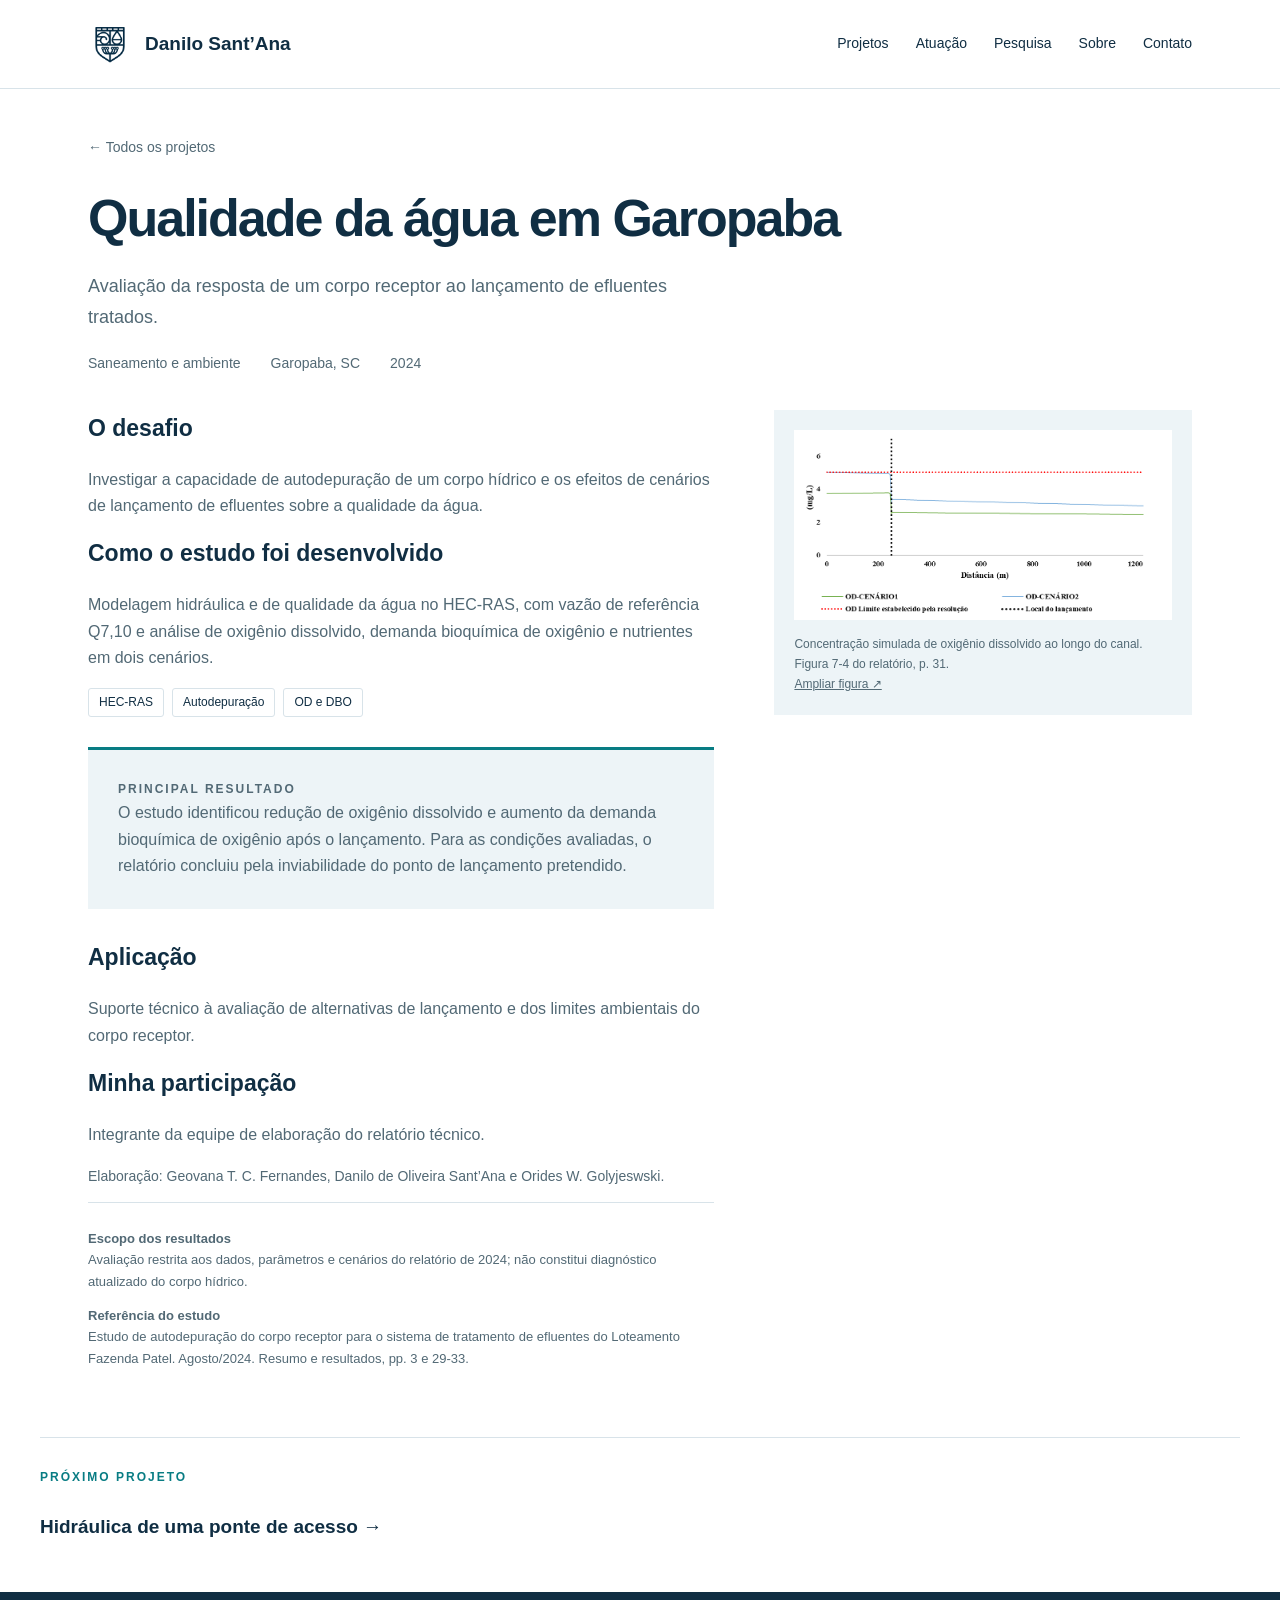
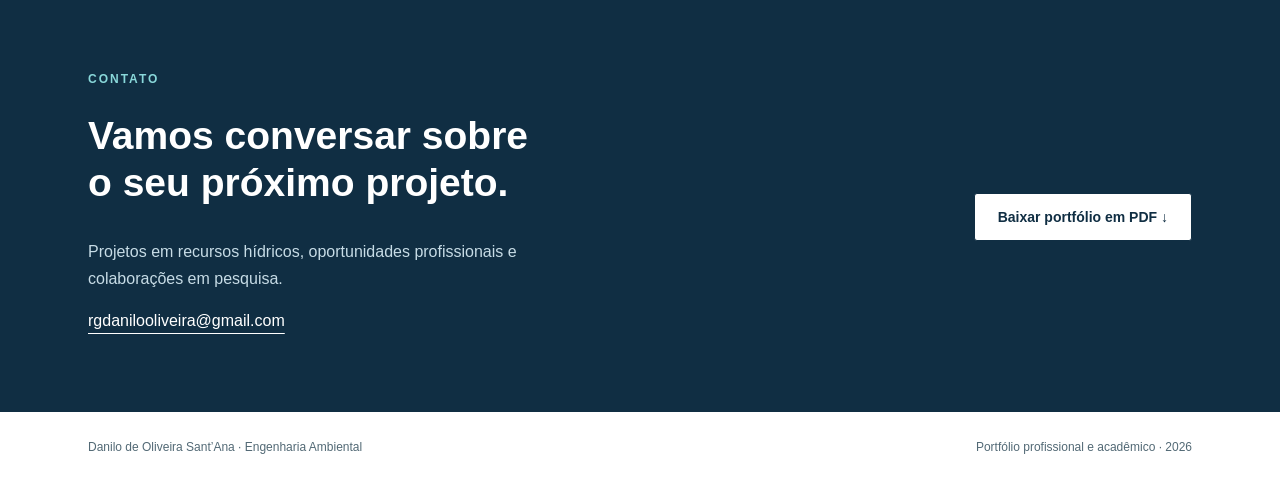
==== autodepuracao.html @ 83ad3719 "Publica portfólio profissional" ====
<!doctype html><html lang="pt-BR"><head><meta charset="utf-8"><meta name="viewport" content="width=device-width,initial-scale=1"><title>Qualidade da água em Garopaba | Danilo Sant’Ana</title><meta name="description" content="Avaliação da resposta de um corpo receptor ao lançamento de efluentes tratados."><meta name="theme-color" content="#102e43"><link rel="icon" type="image/png" href="assets/simbolo-ambiental-v1.png"><link rel="stylesheet" href="style.css"><script src="site.js" defer></script></head><body><a class="skip" href="#conteudo">Ir para o conteúdo</a><header><div class="wrap nav"><a class="brand" href="index.html"><span class="brand-symbol"><img src="assets/simbolo-ambiental-v1.png" alt=""></span>Danilo Sant’Ana</a><button class="menu" aria-controls="menu-principal" aria-expanded="false">Menu</button><nav class="navlinks" id="menu-principal" aria-label="Navegação principal"><a href="index.html#projetos">Projetos</a><a href="index.html#atuacao">Atuação</a><a href="index.html#pesquisa">Pesquisa</a><a href="index.html#sobre">Sobre</a><a href="index.html#contato">Contato</a></nav></div></header><main id="conteudo"><div class="wrap detail-hero"><a class="back" href="index.html#projetos">← Todos os projetos</a><h1>Qualidade da água em Garopaba</h1><p class="lead">Avaliação da resposta de um corpo receptor ao lançamento de efluentes tratados.</p><div class="detail-meta"><span>Saneamento e ambiente</span><span>Garopaba, SC</span><span>2024</span></div></div><div class="wrap detail-layout"><article><h2>O desafio</h2><p>Investigar a capacidade de autodepuração de um corpo hídrico e os efeitos de cenários de lançamento de efluentes sobre a qualidade da água.</p><h2>Como o estudo foi desenvolvido</h2><p>Modelagem hidráulica e de qualidade da água no HEC-RAS, com vazão de referência Q7,10 e análise de oxigênio dissolvido, demanda bioquímica de oxigênio e nutrientes em dois cenários.</p><div class="tags"><span class="tag">HEC-RAS</span><span class="tag">Autodepuração</span><span class="tag">OD e DBO</span></div><div class="result"><p class="eyebrow">Principal resultado</p><p>O estudo identificou redução de oxigênio dissolvido e aumento da demanda bioquímica de oxigênio após o lançamento. Para as condições avaliadas, o relatório concluiu pela inviabilidade do ponto de lançamento pretendido.</p></div><h2>Aplicação</h2><p>Suporte técnico à avaliação de alternativas de lançamento e dos limites ambientais do corpo receptor.</p><h2>Minha participação</h2><p>Integrante da equipe de elaboração do relatório técnico.</p><p class="credit">Elaboração: Geovana T. C. Fernandes, Danilo de Oliveira Sant’Ana e Orides W. Golyjeswski.</p><div class="source"><b>Escopo dos resultados</b><p>Avaliação restrita aos dados, parâmetros e cenários do relatório de 2024; não constitui diagnóstico atualizado do corpo hídrico.</p><b>Referência do estudo</b><p class="source-name">Estudo de autodepuração do corpo receptor para o sistema de tratamento de efluentes do Loteamento Fazenda Patel. Agosto/2024. Resumo e resultados, pp. 3 e 29-33.</p></div></article><figure class="detail-figure"><a href="assets/autodepuracao.png" target="_blank" rel="noopener" aria-label="Abrir figura em tamanho completo"><img src="assets/autodepuracao.png" alt="Concentração simulada de oxigênio dissolvido ao longo do canal. Figura 7-4 do relatório, p. 31."></a><figcaption>Concentração simulada de oxigênio dissolvido ao longo do canal. Figura 7-4 do relatório, p. 31.<br><a href="assets/autodepuracao.png" target="_blank" rel="noopener">Ampliar figura ↗</a></figcaption></figure></div><div class="wrap next-project"><p class="eyebrow">Próximo projeto</p><a href="ponte.html">Hidráulica de uma ponte de acesso →</a></div><section class="contact" id="contato"><div class="wrap"><div><p class="eyebrow">Contato</p><h2>Vamos conversar sobre<br>o seu próximo projeto.</h2><p>Projetos em recursos hídricos, oportunidades profissionais e colaborações em pesquisa.</p><a href="mailto:rgdanilooliveira@gmail.com">rgdanilooliveira@gmail.com</a></div><div class="actions"><a class="button" href="portfolio-danilo-santana.pdf" download>Baixar portfólio em PDF ↓</a></div></div></section></main><footer><div class="wrap"><span>Danilo de Oliveira Sant’Ana · Engenharia Ambiental</span><span>Portfólio profissional e acadêmico · 2026</span></div></footer></body></html>
---- style.css ----
:root{--ink:#102e43;--muted:#526975;--blue:#123e59;--teal:#087c83;--line:#d8e3e9;--pale:#edf4f7;--white:#fff}*{box-sizing:border-box}html{scroll-behavior:smooth;scroll-padding-top:95px}body{margin:0;color:var(--ink);background:#fff;font:16px/1.65 Portfolio,'Segoe UI',sans-serif}a{color:inherit}img{max-width:100%;display:block}button{font:inherit}.wrap{max-width:1200px;margin:auto;padding:0 48px}header{background:#fff;border-bottom:1px solid var(--line);position:sticky;top:0;z-index:5}.nav{min-height:88px;display:flex;align-items:center;justify-content:space-between;gap:25px}.brand{text-decoration:none;font-size:19px;font-weight:700;display:flex;gap:13px;align-items:center}.monogram{display:grid;place-items:center;width:42px;height:42px;background:var(--ink);color:white;font-size:16px;border-radius:50%}.navlinks{display:flex;gap:27px;align-items:center}.navlinks a{text-decoration:none;font-size:14px}.navlinks a:hover{text-decoration:underline;text-underline-offset:7px}.menu{display:none}.eyebrow{text-transform:uppercase;letter-spacing:2px;font-size:12px;font-weight:700;color:var(--teal);margin:0 0 23px}.hero{display:grid;grid-template-columns:1.1fr .9fr;gap:60px;align-items:center;padding-top:70px;padding-bottom:60px}h1,h2,h3,p{margin-top:0}h1{font-size:clamp(40px,4.5vw,64px);line-height:1.08;letter-spacing:-2px;font-weight:700;margin-bottom:24px}h1 em{font-style:normal;color:var(--teal)}.lead{font-size:18px;line-height:1.75;color:var(--muted);max-width:590px}.actions{display:flex;gap:14px;flex-wrap:wrap;margin-top:30px}.button{display:inline-flex;align-items:center;justify-content:center;min-height:48px;padding:11px 23px;background:var(--ink);color:white;text-decoration:none;font-size:14px;font-weight:700;border:1px solid var(--ink);border-radius:3px}.button:hover{background:var(--teal);border-color:var(--teal)}.button.secondary{background:transparent;color:var(--ink);border-color:var(--line)}.hero-map{margin:0;background:var(--pale);padding:15px;position:relative}.hero-map img{width:100%;aspect-ratio:1.12;object-fit:cover;object-position:center}.hero-map figcaption{font-size:12px;color:var(--muted);padding-top:12px;display:flex;justify-content:space-between;gap:12px}.strip{border-top:1px solid var(--line);border-bottom:1px solid var(--line);padding:18px 0}.strip .wrap{display:flex;gap:30px;justify-content:space-between;font-size:13px;color:var(--muted)}section{padding:78px 0}.section-head{display:flex;justify-content:space-between;align-items:end;gap:40px;margin-bottom:34px}.section-head h2{font-size:36px;line-height:1.2;letter-spacing:-1px;margin-bottom:0}.section-head p{max-width:360px;color:var(--muted);font-size:15px;margin:0}.projects{display:grid;grid-template-columns:repeat(3,1fr);gap:30px}.project{display:block;text-decoration:none;border-bottom:1px solid var(--line);padding-bottom:20px}.project img{width:100%;height:215px;object-fit:contain;background:var(--pale);padding:13px;transition:transform .2s}.project:hover img{transform:translateY(-4px)}.project .type{font-size:11px;text-transform:uppercase;letter-spacing:1px;color:var(--teal);font-weight:700;margin:20px 0 9px}.project h3{font-size:22px;line-height:1.3;margin-bottom:12px}.project p{font-size:14px;color:var(--muted);margin-bottom:18px}.project .more{font-size:14px;font-weight:700}.soft{background:var(--pale)}.skills{display:grid;grid-template-columns:repeat(3,1fr);gap:40px}.skill{border-top:2px solid var(--teal);padding-top:22px}.skill .num{font-size:12px;color:var(--teal)}.skill h3{font-size:23px;line-height:1.25;margin:17px 0}.skill p{color:var(--muted);font-size:15px}.tags{display:flex;gap:8px;flex-wrap:wrap}.tag{font-size:12px;border:1px solid var(--line);padding:4px 10px;border-radius:3px}.about{display:grid;grid-template-columns:.8fr 1.2fr;gap:80px}.about h2{font-size:40px;line-height:1.2;letter-spacing:-1px}.about p{color:var(--muted)}.facts{display:grid;grid-template-columns:1fr 1fr;gap:25px;margin-top:28px}.facts div{border-top:1px solid var(--line);padding-top:16px}.facts b{display:block;font-size:16px}.facts span{font-size:13px;color:var(--muted)}.research-list{border-top:1px solid var(--line)}.research-item{display:grid;grid-template-columns:110px 1fr auto;gap:25px;padding:24px 0;border-bottom:1px solid var(--line)}.research-item small{color:var(--teal);font-size:12px}.research-item h3{font-size:18px;margin-bottom:5px}.research-item p{font-size:14px;color:var(--muted);margin:0}.research-item a{align-self:center;font-size:14px}.contact{background:var(--ink);color:white}.contact .wrap{display:flex;justify-content:space-between;align-items:center;gap:40px}.contact .eyebrow{color:#89d8da}.contact h2{font-size:39px;line-height:1.2;max-width:520px}.contact p{color:#c7dce6;max-width:510px}.contact a{color:#fff;text-underline-offset:7px;overflow-wrap:anywhere}.contact .button{background:white;color:var(--ink)}footer{padding:26px 0;font-size:12px;color:var(--muted)}footer .wrap{display:flex;justify-content:space-between;gap:20px}.skip{position:fixed;top:-100px;left:16px;z-index:10;background:white;padding:12px}.skip:focus{top:10px}:focus-visible{outline:3px solid #0b9299;outline-offset:5px}.detail-hero{padding-top:45px;padding-bottom:35px}.back{font-size:14px;text-decoration:none;color:var(--muted)}.detail-hero h1{max-width:900px;font-size:52px;margin-top:30px}.detail-meta{display:flex;gap:30px;color:var(--muted);font-size:14px}.detail-layout{display:grid;grid-template-columns:1.2fr .8fr;gap:60px;padding-bottom:55px}.detail-layout h2{font-size:23px}.detail-layout p{color:var(--muted)}.result{background:var(--pale);padding:30px;border-top:3px solid var(--teal);margin:30px 0}.result p{margin-bottom:0}.detail-figure{margin:0;background:var(--pale);padding:20px;align-self:start}.detail-figure img{width:100%;max-height:620px;object-fit:contain}.detail-figure figcaption{font-size:12px;margin-top:15px;color:var(--muted)}.source{font-size:13px;color:var(--muted);border-top:1px solid var(--line);padding-top:25px}.credit{font-size:14px}.next-project{border-top:1px solid var(--line);padding:30px 0 50px}.next-project a{font-size:19px;font-weight:700;text-decoration:none}.source-name{overflow-wrap:anywhere}
@media(max-width:900px){.wrap{padding:0 28px}.hero{gap:30px}.projects{grid-template-columns:repeat(2,1fr)}.skills{gap:24px}.about{gap:35px}.navlinks{gap:16px}.detail-layout{gap:30px}.contact h2{font-size:31px}}@media(max-width:680px){.wrap{padding-left:22px;padding-right:22px}.nav{min-height:74px}.brand{font-size:16px}.menu{display:block;border:1px solid var(--line);padding:7px 12px;background:white;color:var(--ink);font-size:14px}.navlinks{display:none;position:absolute;top:74px;left:0;right:0;background:white;padding:24px;box-shadow:0 10px 15px #102e4310;flex-direction:column;align-items:start}.navlinks.open{display:flex}.hero{grid-template-columns:1fr;padding-top:45px;padding-bottom:35px;gap:34px}h1{font-size:43px;letter-spacing:-1.5px}.lead{font-size:17px}.hero-map img{aspect-ratio:1.6}.strip .wrap{flex-wrap:wrap;gap:8px 20px;font-size:12px}section{padding:50px 0}.section-head{display:block}.section-head h2{font-size:31px;margin-bottom:16px}.projects,.skills,.about,.detail-layout{grid-template-columns:1fr}.projects{gap:28px}.project img{height:240px}.skills{gap:28px}.about{gap:12px}.about h2{font-size:33px}.research-item{grid-template-columns:1fr;gap:7px}.research-item a{justify-self:start}.contact .wrap{display:block}.contact .actions{margin-top:25px}footer .wrap{display:block}.detail-hero h1{font-size:39px}.detail-meta{gap:10px;flex-wrap:wrap}.detail-layout{gap:20px}.facts{grid-template-columns:1fr}.detail-figure{order:-1}.detail-figure img{max-height:480px}}@media(prefers-reduced-motion:reduce){html{scroll-behavior:auto}*{transition:none!important}}

.brand-symbol{display:grid;place-items:center;width:44px;height:44px}.brand-symbol img{width:42px;height:42px;object-fit:contain}.hero-symbol{margin:0;min-height:430px;background:linear-gradient(145deg,#edf4f7,#e1eef2);display:grid;place-items:center;padding:48px;position:relative;overflow:hidden}.hero-symbol:after{content:"";position:absolute;width:190px;height:190px;border:1px solid #087c8330;border-radius:50%}.hero-symbol img{width:min(290px,78%);height:auto;position:relative;z-index:1;filter:drop-shadow(0 18px 20px #102e4320)}@media(max-width:680px){.hero-symbol{min-height:330px;padding:38px}.hero-symbol img{width:min(230px,76%)}}
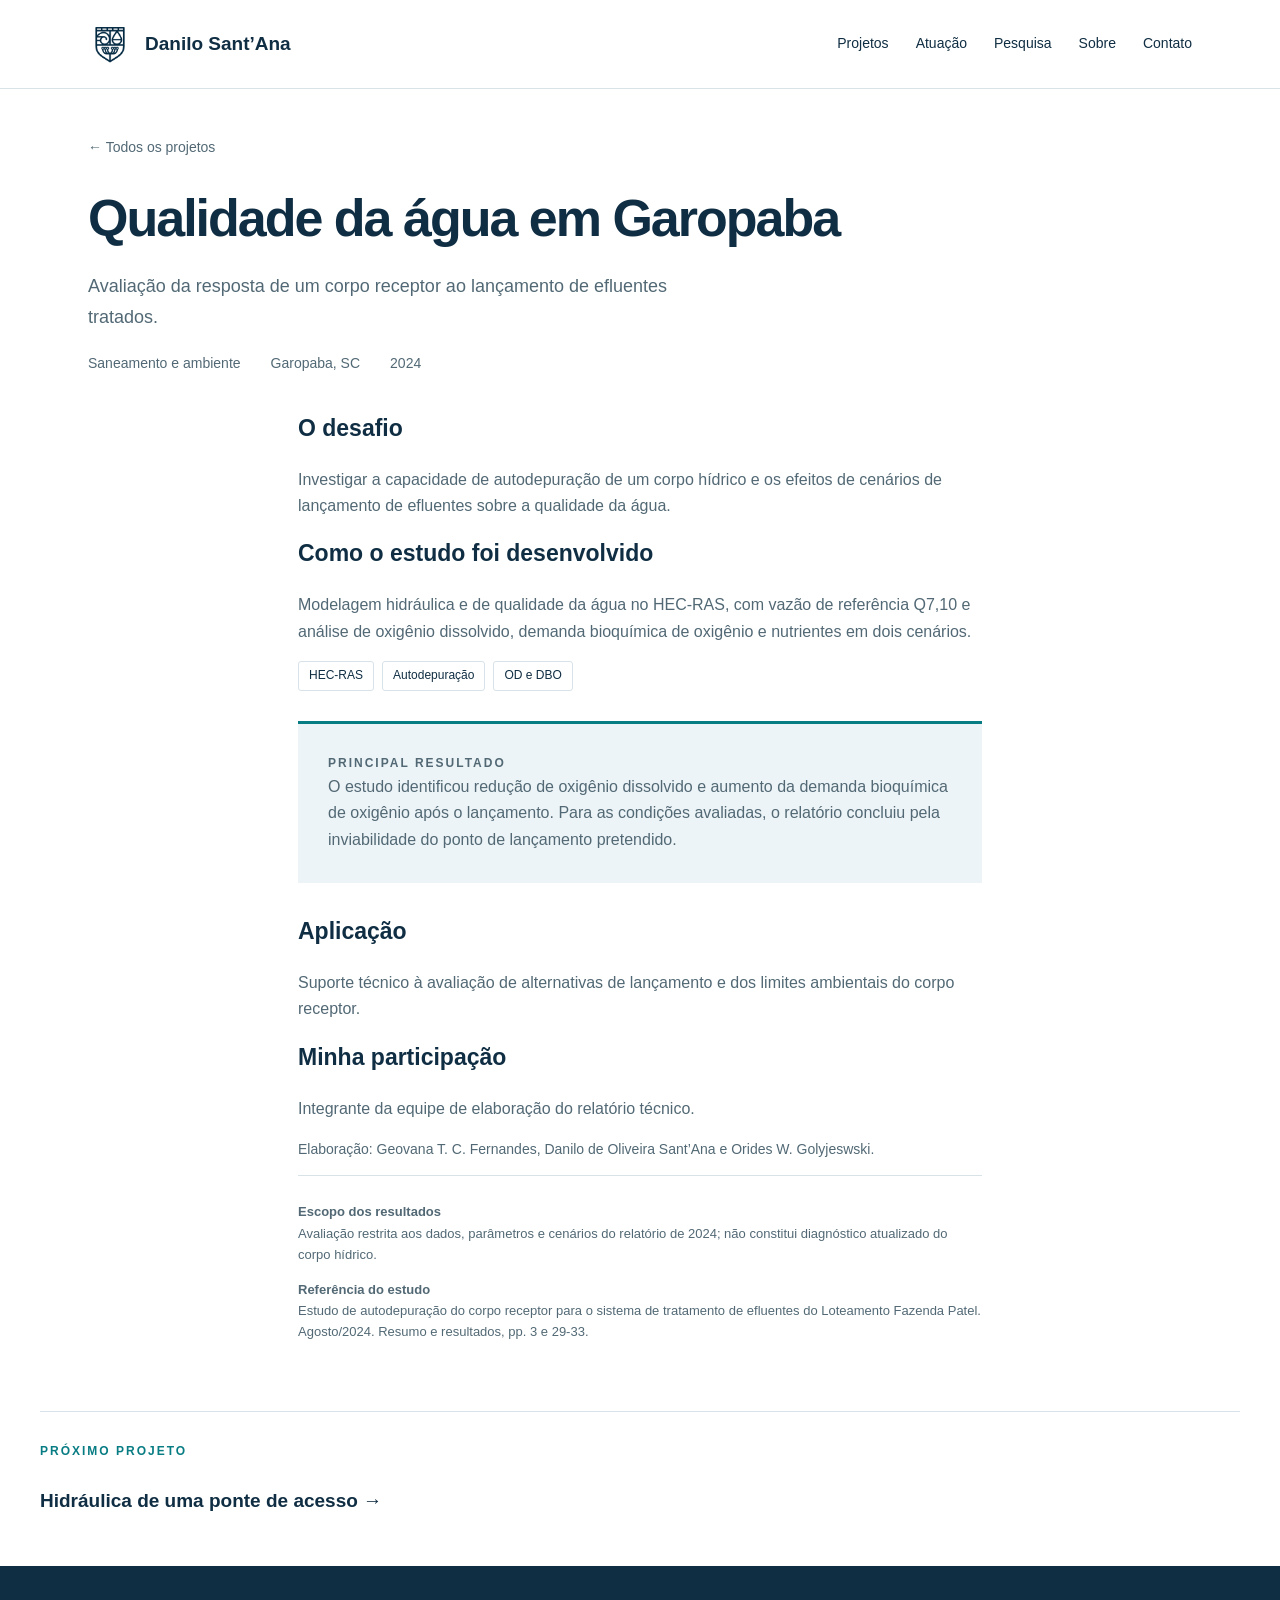
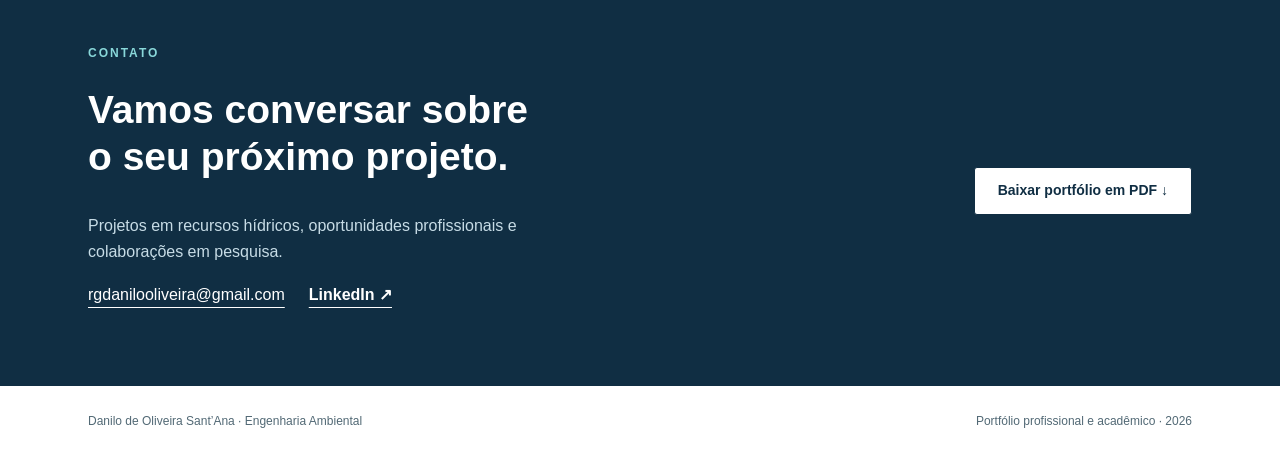
==== commit ab943862: "Adiciona artigos e atualiza contato" ====
--- a/autodepuracao.html
+++ b/autodepuracao.html
@@ -1 +1 @@
-<!doctype html><html lang="pt-BR"><head><meta charset="utf-8"><meta name="viewport" content="width=device-width,initial-scale=1"><title>Qualidade da água em Garopaba | Danilo Sant’Ana</title><meta name="description" content="Avaliação da resposta de um corpo receptor ao lançamento de efluentes tratados."><meta name="theme-color" content="#102e43"><link rel="icon" type="image/png" href="assets/simbolo-ambiental-v1.png"><link rel="stylesheet" href="style.css"><script src="site.js" defer></script></head><body><a class="skip" href="#conteudo">Ir para o conteúdo</a><header><div class="wrap nav"><a class="brand" href="index.html"><span class="brand-symbol"><img src="assets/simbolo-ambiental-v1.png" alt=""></span>Danilo Sant’Ana</a><button class="menu" aria-controls="menu-principal" aria-expanded="false">Menu</button><nav class="navlinks" id="menu-principal" aria-label="Navegação principal"><a href="index.html#projetos">Projetos</a><a href="index.html#atuacao">Atuação</a><a href="index.html#pesquisa">Pesquisa</a><a href="index.html#sobre">Sobre</a><a href="index.html#contato">Contato</a></nav></div></header><main id="conteudo"><div class="wrap detail-hero"><a class="back" href="index.html#projetos">← Todos os projetos</a><h1>Qualidade da água em Garopaba</h1><p class="lead">Avaliação da resposta de um corpo receptor ao lançamento de efluentes tratados.</p><div class="detail-meta"><span>Saneamento e ambiente</span><span>Garopaba, SC</span><span>2024</span></div></div><div class="wrap detail-layout"><article><h2>O desafio</h2><p>Investigar a capacidade de autodepuração de um corpo hídrico e os efeitos de cenários de lançamento de efluentes sobre a qualidade da água.</p><h2>Como o estudo foi desenvolvido</h2><p>Modelagem hidráulica e de qualidade da água no HEC-RAS, com vazão de referência Q7,10 e análise de oxigênio dissolvido, demanda bioquímica de oxigênio e nutrientes em dois cenários.</p><div class="tags"><span class="tag">HEC-RAS</span><span class="tag">Autodepuração</span><span class="tag">OD e DBO</span></div><div class="result"><p class="eyebrow">Principal resultado</p><p>O estudo identificou redução de oxigênio dissolvido e aumento da demanda bioquímica de oxigênio após o lançamento. Para as condições avaliadas, o relatório concluiu pela inviabilidade do ponto de lançamento pretendido.</p></div><h2>Aplicação</h2><p>Suporte técnico à avaliação de alternativas de lançamento e dos limites ambientais do corpo receptor.</p><h2>Minha participação</h2><p>Integrante da equipe de elaboração do relatório técnico.</p><p class="credit">Elaboração: Geovana T. C. Fernandes, Danilo de Oliveira Sant’Ana e Orides W. Golyjeswski.</p><div class="source"><b>Escopo dos resultados</b><p>Avaliação restrita aos dados, parâmetros e cenários do relatório de 2024; não constitui diagnóstico atualizado do corpo hídrico.</p><b>Referência do estudo</b><p class="source-name">Estudo de autodepuração do corpo receptor para o sistema de tratamento de efluentes do Loteamento Fazenda Patel. Agosto/2024. Resumo e resultados, pp. 3 e 29-33.</p></div></article><figure class="detail-figure"><a href="assets/autodepuracao.png" target="_blank" rel="noopener" aria-label="Abrir figura em tamanho completo"><img src="assets/autodepuracao.png" alt="Concentração simulada de oxigênio dissolvido ao longo do canal. Figura 7-4 do relatório, p. 31."></a><figcaption>Concentração simulada de oxigênio dissolvido ao longo do canal. Figura 7-4 do relatório, p. 31.<br><a href="assets/autodepuracao.png" target="_blank" rel="noopener">Ampliar figura ↗</a></figcaption></figure></div><div class="wrap next-project"><p class="eyebrow">Próximo projeto</p><a href="ponte.html">Hidráulica de uma ponte de acesso →</a></div><section class="contact" id="contato"><div class="wrap"><div><p class="eyebrow">Contato</p><h2>Vamos conversar sobre<br>o seu próximo projeto.</h2><p>Projetos em recursos hídricos, oportunidades profissionais e colaborações em pesquisa.</p><a href="mailto:rgdanilooliveira@gmail.com">rgdanilooliveira@gmail.com</a></div><div class="actions"><a class="button" href="portfolio-danilo-santana.pdf" download>Baixar portfólio em PDF ↓</a></div></div></section></main><footer><div class="wrap"><span>Danilo de Oliveira Sant’Ana · Engenharia Ambiental</span><span>Portfólio profissional e acadêmico · 2026</span></div></footer></body></html>+<!doctype html><html lang="pt-BR"><head><meta charset="utf-8"><meta name="viewport" content="width=device-width,initial-scale=1"><title>Qualidade da água em Garopaba | Danilo Sant’Ana</title><meta name="description" content="Avaliação da resposta de um corpo receptor ao lançamento de efluentes tratados."><meta name="theme-color" content="#102e43"><link rel="icon" type="image/png" href="assets/simbolo-ambiental-v1.png"><link rel="stylesheet" href="style.css"><script src="site.js" defer></script></head><body><a class="skip" href="#conteudo">Ir para o conteúdo</a><header><div class="wrap nav"><a class="brand" href="index.html"><span class="brand-symbol"><img src="assets/simbolo-ambiental-v1.png" alt=""></span>Danilo Sant’Ana</a><button class="menu" aria-controls="menu-principal" aria-expanded="false">Menu</button><nav class="navlinks" id="menu-principal" aria-label="Navegação principal"><a href="index.html#projetos">Projetos</a><a href="index.html#atuacao">Atuação</a><a href="index.html#pesquisa">Pesquisa</a><a href="index.html#sobre">Sobre</a><a href="index.html#contato">Contato</a></nav></div></header><main id="conteudo"><div class="wrap detail-hero"><a class="back" href="index.html#projetos">← Todos os projetos</a><h1>Qualidade da água em Garopaba</h1><p class="lead">Avaliação da resposta de um corpo receptor ao lançamento de efluentes tratados.</p><div class="detail-meta"><span>Saneamento e ambiente</span><span>Garopaba, SC</span><span>2024</span></div></div><div class="wrap detail-layout single-column"><article><h2>O desafio</h2><p>Investigar a capacidade de autodepuração de um corpo hídrico e os efeitos de cenários de lançamento de efluentes sobre a qualidade da água.</p><h2>Como o estudo foi desenvolvido</h2><p>Modelagem hidráulica e de qualidade da água no HEC-RAS, com vazão de referência Q7,10 e análise de oxigênio dissolvido, demanda bioquímica de oxigênio e nutrientes em dois cenários.</p><div class="tags"><span class="tag">HEC-RAS</span><span class="tag">Autodepuração</span><span class="tag">OD e DBO</span></div><div class="result"><p class="eyebrow">Principal resultado</p><p>O estudo identificou redução de oxigênio dissolvido e aumento da demanda bioquímica de oxigênio após o lançamento. Para as condições avaliadas, o relatório concluiu pela inviabilidade do ponto de lançamento pretendido.</p></div><h2>Aplicação</h2><p>Suporte técnico à avaliação de alternativas de lançamento e dos limites ambientais do corpo receptor.</p><h2>Minha participação</h2><p>Integrante da equipe de elaboração do relatório técnico.</p><p class="credit">Elaboração: Geovana T. C. Fernandes, Danilo de Oliveira Sant’Ana e Orides W. Golyjeswski.</p><div class="source"><b>Escopo dos resultados</b><p>Avaliação restrita aos dados, parâmetros e cenários do relatório de 2024; não constitui diagnóstico atualizado do corpo hídrico.</p><b>Referência do estudo</b><p class="source-name">Estudo de autodepuração do corpo receptor para o sistema de tratamento de efluentes do Loteamento Fazenda Patel. Agosto/2024. Resumo e resultados, pp. 3 e 29-33.</p></div></article></div><div class="wrap next-project"><p class="eyebrow">Próximo projeto</p><a href="ponte.html">Hidráulica de uma ponte de acesso →</a></div><section class="contact" id="contato"><div class="wrap"><div><p class="eyebrow">Contato</p><h2>Vamos conversar sobre<br>o seu próximo projeto.</h2><p>Projetos em recursos hídricos, oportunidades profissionais e colaborações em pesquisa.</p><div class="contact-links"><a href="mailto:rgdanilooliveira@gmail.com">rgdanilooliveira@gmail.com</a><a href="https://www.linkedin.com/in/rgdanilosantana/" target="_blank" rel="noopener">LinkedIn ↗</a></div></div><div class="actions"><a class="button" href="portfolio-danilo-santana.pdf" download>Baixar portfólio em PDF ↓</a></div></div></section></main><footer><div class="wrap"><span>Danilo de Oliveira Sant’Ana · Engenharia Ambiental</span><span>Portfólio profissional e acadêmico · 2026</span></div></footer></body></html>
--- a/style.css
+++ b/style.css
@@ -2,3 +2,4 @@
 @media(max-width:900px){.wrap{padding:0 28px}.hero{gap:30px}.projects{grid-template-columns:repeat(2,1fr)}.skills{gap:24px}.about{gap:35px}.navlinks{gap:16px}.detail-layout{gap:30px}.contact h2{font-size:31px}}@media(max-width:680px){.wrap{padding-left:22px;padding-right:22px}.nav{min-height:74px}.brand{font-size:16px}.menu{display:block;border:1px solid var(--line);padding:7px 12px;background:white;color:var(--ink);font-size:14px}.navlinks{display:none;position:absolute;top:74px;left:0;right:0;background:white;padding:24px;box-shadow:0 10px 15px #102e4310;flex-direction:column;align-items:start}.navlinks.open{display:flex}.hero{grid-template-columns:1fr;padding-top:45px;padding-bottom:35px;gap:34px}h1{font-size:43px;letter-spacing:-1.5px}.lead{font-size:17px}.hero-map img{aspect-ratio:1.6}.strip .wrap{flex-wrap:wrap;gap:8px 20px;font-size:12px}section{padding:50px 0}.section-head{display:block}.section-head h2{font-size:31px;margin-bottom:16px}.projects,.skills,.about,.detail-layout{grid-template-columns:1fr}.projects{gap:28px}.project img{height:240px}.skills{gap:28px}.about{gap:12px}.about h2{font-size:33px}.research-item{grid-template-columns:1fr;gap:7px}.research-item a{justify-self:start}.contact .wrap{display:block}.contact .actions{margin-top:25px}footer .wrap{display:block}.detail-hero h1{font-size:39px}.detail-meta{gap:10px;flex-wrap:wrap}.detail-layout{gap:20px}.facts{grid-template-columns:1fr}.detail-figure{order:-1}.detail-figure img{max-height:480px}}@media(prefers-reduced-motion:reduce){html{scroll-behavior:auto}*{transition:none!important}}
 
 .brand-symbol{display:grid;place-items:center;width:44px;height:44px}.brand-symbol img{width:42px;height:42px;object-fit:contain}.hero-symbol{margin:0;min-height:430px;background:linear-gradient(145deg,#edf4f7,#e1eef2);display:grid;place-items:center;padding:48px;position:relative;overflow:hidden}.hero-symbol:after{content:"";position:absolute;width:190px;height:190px;border:1px solid #087c8330;border-radius:50%}.hero-symbol img{width:min(290px,78%);height:auto;position:relative;z-index:1;filter:drop-shadow(0 18px 20px #102e4320)}@media(max-width:680px){.hero-symbol{min-height:330px;padding:38px}.hero-symbol img{width:min(230px,76%)}}
+.project.no-image{padding-top:16px;border-top:2px solid var(--teal)}.single-column{display:block;max-width:780px}.contact-links{display:flex;gap:16px 24px;flex-wrap:wrap}.contact-links a+a{font-weight:700}
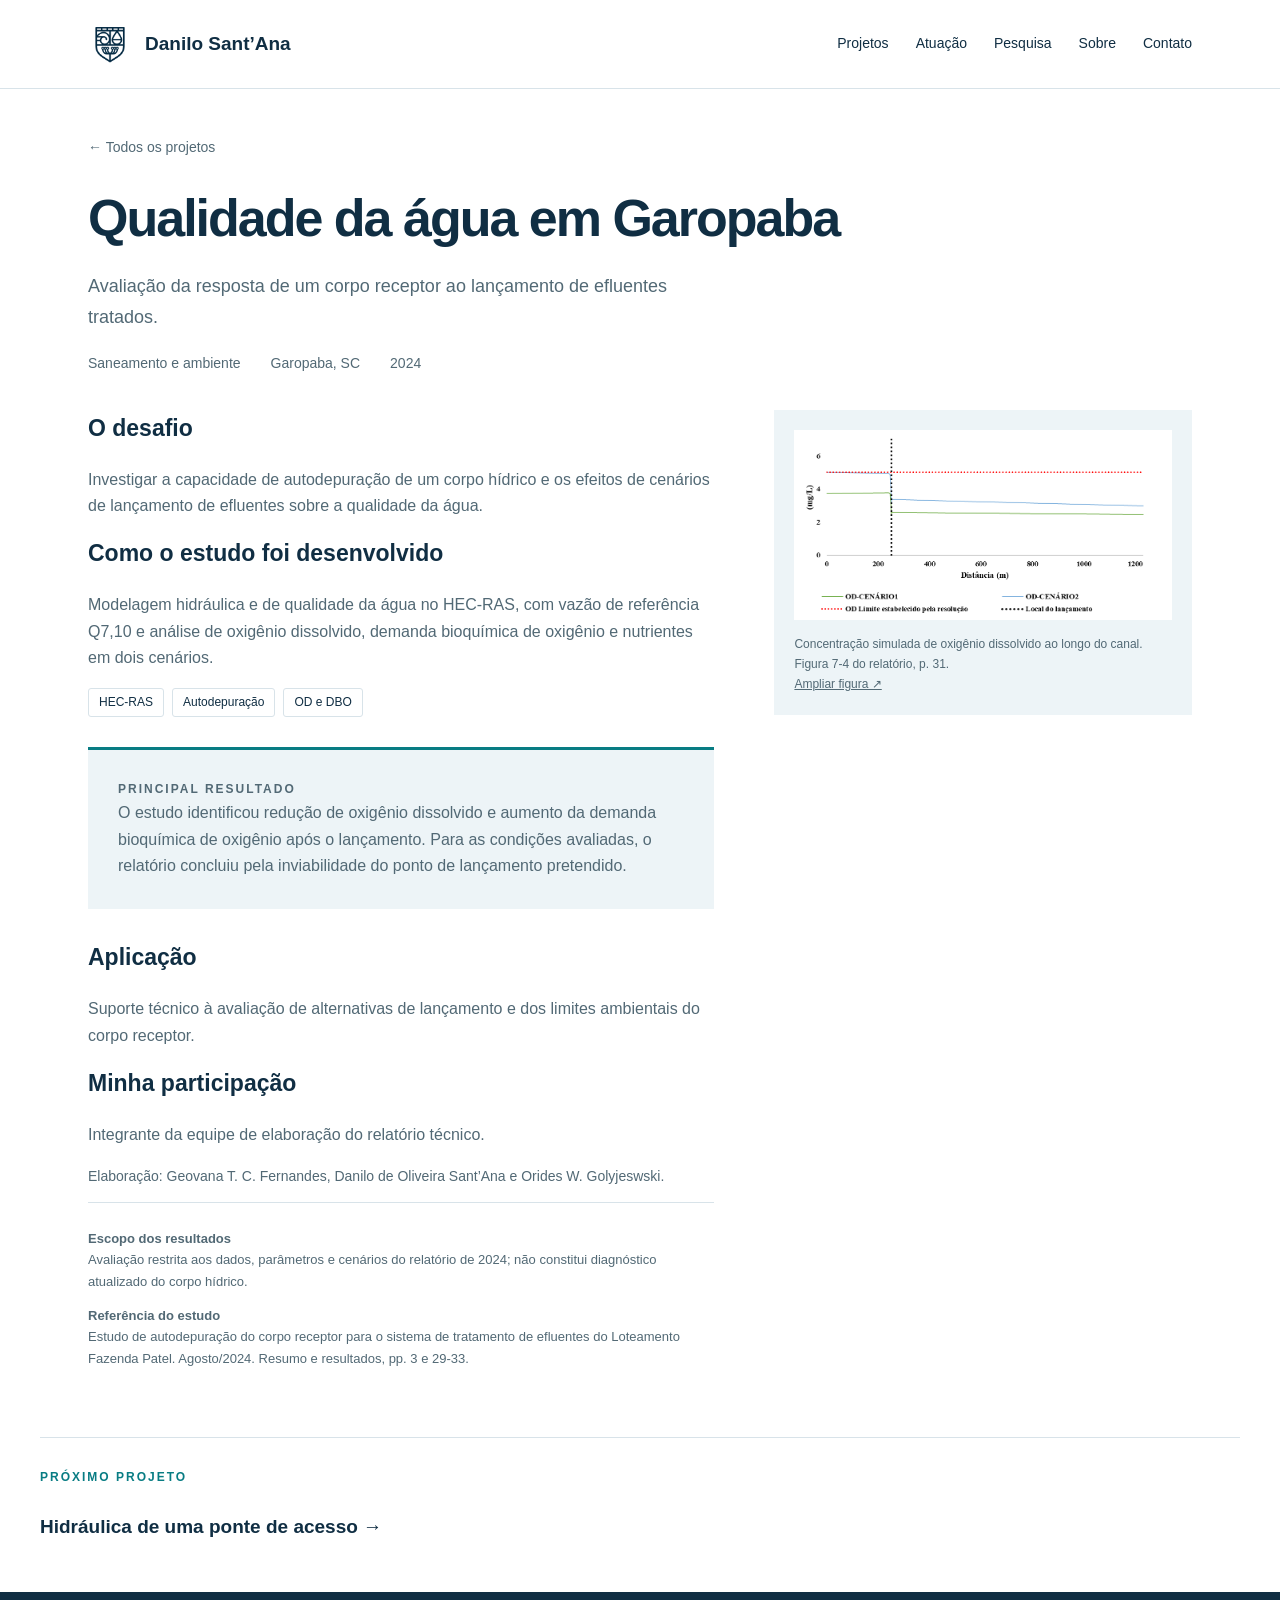
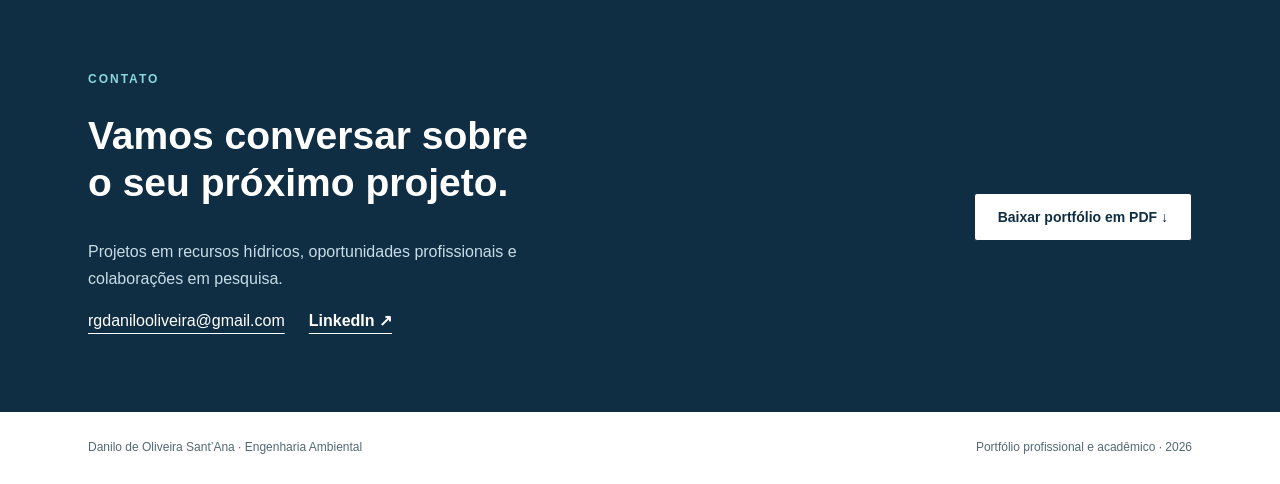
==== commit efebe9cb: "Redesenha capa do portfolio com logo e restaura figura de Garopaba" ====
--- a/autodepuracao.html
+++ b/autodepuracao.html
@@ -1 +1 @@
-<!doctype html><html lang="pt-BR"><head><meta charset="utf-8"><meta name="viewport" content="width=device-width,initial-scale=1"><title>Qualidade da água em Garopaba | Danilo Sant’Ana</title><meta name="description" content="Avaliação da resposta de um corpo receptor ao lançamento de efluentes tratados."><meta name="theme-color" content="#102e43"><link rel="icon" type="image/png" href="assets/simbolo-ambiental-v1.png"><link rel="stylesheet" href="style.css"><script src="site.js" defer></script></head><body><a class="skip" href="#conteudo">Ir para o conteúdo</a><header><div class="wrap nav"><a class="brand" href="index.html"><span class="brand-symbol"><img src="assets/simbolo-ambiental-v1.png" alt=""></span>Danilo Sant’Ana</a><button class="menu" aria-controls="menu-principal" aria-expanded="false">Menu</button><nav class="navlinks" id="menu-principal" aria-label="Navegação principal"><a href="index.html#projetos">Projetos</a><a href="index.html#atuacao">Atuação</a><a href="index.html#pesquisa">Pesquisa</a><a href="index.html#sobre">Sobre</a><a href="index.html#contato">Contato</a></nav></div></header><main id="conteudo"><div class="wrap detail-hero"><a class="back" href="index.html#projetos">← Todos os projetos</a><h1>Qualidade da água em Garopaba</h1><p class="lead">Avaliação da resposta de um corpo receptor ao lançamento de efluentes tratados.</p><div class="detail-meta"><span>Saneamento e ambiente</span><span>Garopaba, SC</span><span>2024</span></div></div><div class="wrap detail-layout single-column"><article><h2>O desafio</h2><p>Investigar a capacidade de autodepuração de um corpo hídrico e os efeitos de cenários de lançamento de efluentes sobre a qualidade da água.</p><h2>Como o estudo foi desenvolvido</h2><p>Modelagem hidráulica e de qualidade da água no HEC-RAS, com vazão de referência Q7,10 e análise de oxigênio dissolvido, demanda bioquímica de oxigênio e nutrientes em dois cenários.</p><div class="tags"><span class="tag">HEC-RAS</span><span class="tag">Autodepuração</span><span class="tag">OD e DBO</span></div><div class="result"><p class="eyebrow">Principal resultado</p><p>O estudo identificou redução de oxigênio dissolvido e aumento da demanda bioquímica de oxigênio após o lançamento. Para as condições avaliadas, o relatório concluiu pela inviabilidade do ponto de lançamento pretendido.</p></div><h2>Aplicação</h2><p>Suporte técnico à avaliação de alternativas de lançamento e dos limites ambientais do corpo receptor.</p><h2>Minha participação</h2><p>Integrante da equipe de elaboração do relatório técnico.</p><p class="credit">Elaboração: Geovana T. C. Fernandes, Danilo de Oliveira Sant’Ana e Orides W. Golyjeswski.</p><div class="source"><b>Escopo dos resultados</b><p>Avaliação restrita aos dados, parâmetros e cenários do relatório de 2024; não constitui diagnóstico atualizado do corpo hídrico.</p><b>Referência do estudo</b><p class="source-name">Estudo de autodepuração do corpo receptor para o sistema de tratamento de efluentes do Loteamento Fazenda Patel. Agosto/2024. Resumo e resultados, pp. 3 e 29-33.</p></div></article></div><div class="wrap next-project"><p class="eyebrow">Próximo projeto</p><a href="ponte.html">Hidráulica de uma ponte de acesso →</a></div><section class="contact" id="contato"><div class="wrap"><div><p class="eyebrow">Contato</p><h2>Vamos conversar sobre<br>o seu próximo projeto.</h2><p>Projetos em recursos hídricos, oportunidades profissionais e colaborações em pesquisa.</p><div class="contact-links"><a href="mailto:rgdanilooliveira@gmail.com">rgdanilooliveira@gmail.com</a><a href="https://www.linkedin.com/in/rgdanilosantana/" target="_blank" rel="noopener">LinkedIn ↗</a></div></div><div class="actions"><a class="button" href="portfolio-danilo-santana.pdf" download>Baixar portfólio em PDF ↓</a></div></div></section></main><footer><div class="wrap"><span>Danilo de Oliveira Sant’Ana · Engenharia Ambiental</span><span>Portfólio profissional e acadêmico · 2026</span></div></footer></body></html>+<!doctype html><html lang="pt-BR"><head><meta charset="utf-8"><meta name="viewport" content="width=device-width,initial-scale=1"><title>Qualidade da água em Garopaba | Danilo Sant’Ana</title><meta name="description" content="Avaliação da resposta de um corpo receptor ao lançamento de efluentes tratados."><meta name="theme-color" content="#102e43"><link rel="icon" type="image/png" href="assets/simbolo-ambiental-v1.png"><link rel="stylesheet" href="style.css"><script src="site.js" defer></script></head><body><a class="skip" href="#conteudo">Ir para o conteúdo</a><header><div class="wrap nav"><a class="brand" href="index.html"><span class="brand-symbol"><img src="assets/simbolo-ambiental-v1.png" alt=""></span>Danilo Sant’Ana</a><button class="menu" aria-controls="menu-principal" aria-expanded="false">Menu</button><nav class="navlinks" id="menu-principal" aria-label="Navegação principal"><a href="index.html#projetos">Projetos</a><a href="index.html#atuacao">Atuação</a><a href="index.html#pesquisa">Pesquisa</a><a href="index.html#sobre">Sobre</a><a href="index.html#contato">Contato</a></nav></div></header><main id="conteudo"><div class="wrap detail-hero"><a class="back" href="index.html#projetos">← Todos os projetos</a><h1>Qualidade da água em Garopaba</h1><p class="lead">Avaliação da resposta de um corpo receptor ao lançamento de efluentes tratados.</p><div class="detail-meta"><span>Saneamento e ambiente</span><span>Garopaba, SC</span><span>2024</span></div></div><div class="wrap detail-layout"><article><h2>O desafio</h2><p>Investigar a capacidade de autodepuração de um corpo hídrico e os efeitos de cenários de lançamento de efluentes sobre a qualidade da água.</p><h2>Como o estudo foi desenvolvido</h2><p>Modelagem hidráulica e de qualidade da água no HEC-RAS, com vazão de referência Q7,10 e análise de oxigênio dissolvido, demanda bioquímica de oxigênio e nutrientes em dois cenários.</p><div class="tags"><span class="tag">HEC-RAS</span><span class="tag">Autodepuração</span><span class="tag">OD e DBO</span></div><div class="result"><p class="eyebrow">Principal resultado</p><p>O estudo identificou redução de oxigênio dissolvido e aumento da demanda bioquímica de oxigênio após o lançamento. Para as condições avaliadas, o relatório concluiu pela inviabilidade do ponto de lançamento pretendido.</p></div><h2>Aplicação</h2><p>Suporte técnico à avaliação de alternativas de lançamento e dos limites ambientais do corpo receptor.</p><h2>Minha participação</h2><p>Integrante da equipe de elaboração do relatório técnico.</p><p class="credit">Elaboração: Geovana T. C. Fernandes, Danilo de Oliveira Sant’Ana e Orides W. Golyjeswski.</p><div class="source"><b>Escopo dos resultados</b><p>Avaliação restrita aos dados, parâmetros e cenários do relatório de 2024; não constitui diagnóstico atualizado do corpo hídrico.</p><b>Referência do estudo</b><p class="source-name">Estudo de autodepuração do corpo receptor para o sistema de tratamento de efluentes do Loteamento Fazenda Patel. Agosto/2024. Resumo e resultados, pp. 3 e 29-33.</p></div></article><figure class="detail-figure"><a href="assets/autodepuracao.png" target="_blank" rel="noopener" aria-label="Abrir figura em tamanho completo"><img src="assets/autodepuracao.png" alt="Concentração simulada de oxigênio dissolvido ao longo do canal. Figura 7-4 do relatório, p. 31."></a><figcaption>Concentração simulada de oxigênio dissolvido ao longo do canal. Figura 7-4 do relatório, p. 31.<br><a href="assets/autodepuracao.png" target="_blank" rel="noopener">Ampliar figura ↗</a></figcaption></figure></div><div class="wrap next-project"><p class="eyebrow">Próximo projeto</p><a href="ponte.html">Hidráulica de uma ponte de acesso →</a></div><section class="contact" id="contato"><div class="wrap"><div><p class="eyebrow">Contato</p><h2>Vamos conversar sobre<br>o seu próximo projeto.</h2><p>Projetos em recursos hídricos, oportunidades profissionais e colaborações em pesquisa.</p><div class="contact-links"><a href="mailto:rgdanilooliveira@gmail.com">rgdanilooliveira@gmail.com</a><a href="https://www.linkedin.com/in/rgdanilosantana/" target="_blank" rel="noopener">LinkedIn ↗</a></div></div><div class="actions"><a class="button" href="portfolio-danilo-santana.pdf" download>Baixar portfólio em PDF ↓</a></div></div></section></main><footer><div class="wrap"><span>Danilo de Oliveira Sant’Ana · Engenharia Ambiental</span><span>Portfólio profissional e acadêmico · 2026</span></div></footer></body></html>
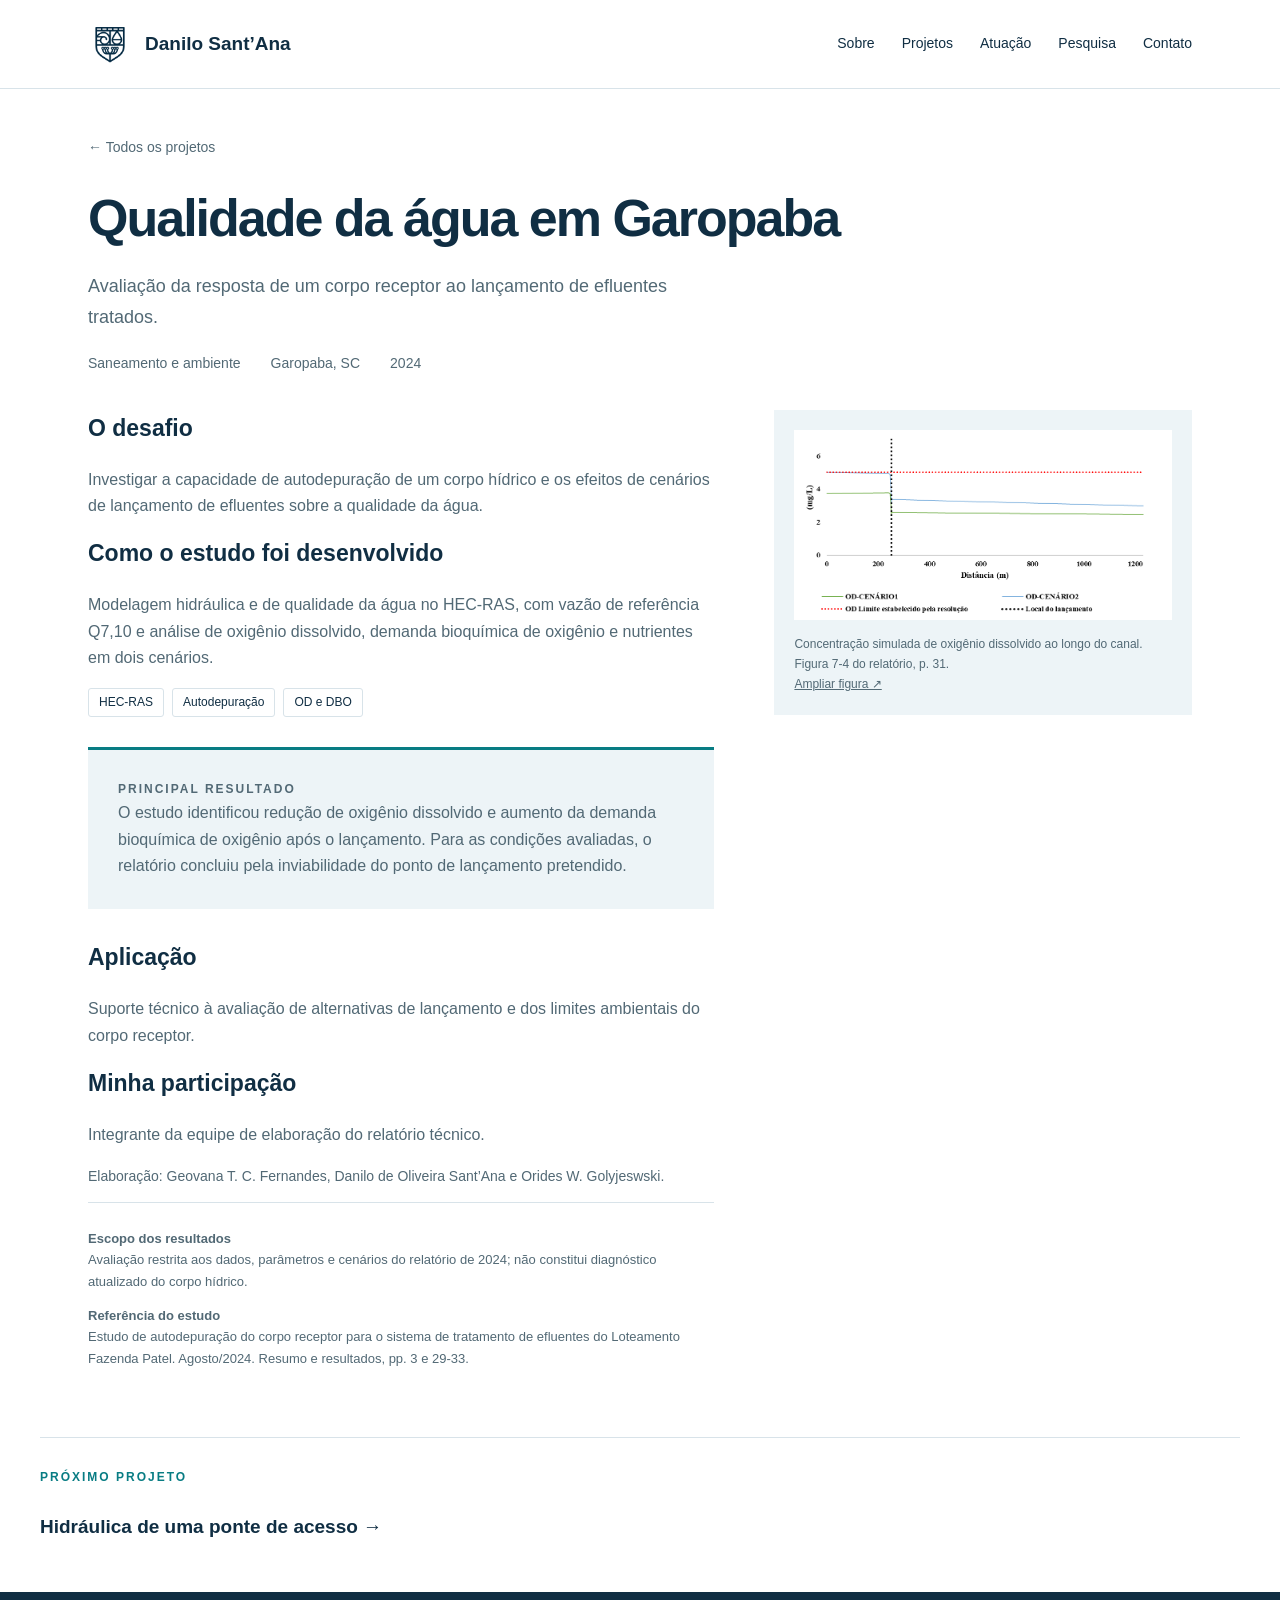
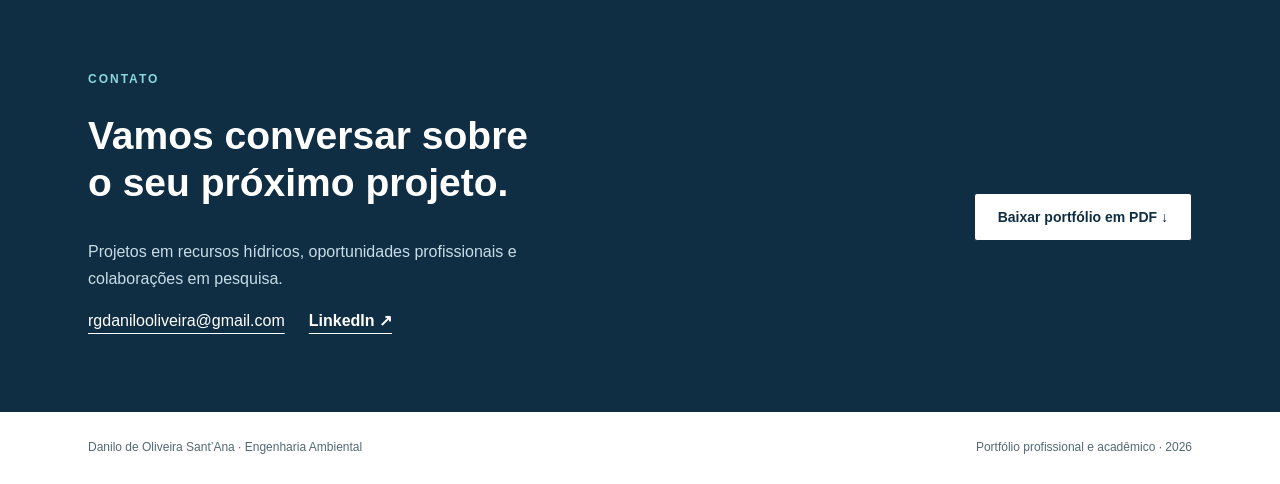
==== commit 197562de: "Atualiza apresentação, formação e estudo de Mundaú Manguaba" ====
--- a/autodepuracao.html
+++ b/autodepuracao.html
@@ -1 +1 @@
-<!doctype html><html lang="pt-BR"><head><meta charset="utf-8"><meta name="viewport" content="width=device-width,initial-scale=1"><title>Qualidade da água em Garopaba | Danilo Sant’Ana</title><meta name="description" content="Avaliação da resposta de um corpo receptor ao lançamento de efluentes tratados."><meta name="theme-color" content="#102e43"><link rel="icon" type="image/png" href="assets/simbolo-ambiental-v1.png"><link rel="stylesheet" href="style.css"><script src="site.js" defer></script></head><body><a class="skip" href="#conteudo">Ir para o conteúdo</a><header><div class="wrap nav"><a class="brand" href="index.html"><span class="brand-symbol"><img src="assets/simbolo-ambiental-v1.png" alt=""></span>Danilo Sant’Ana</a><button class="menu" aria-controls="menu-principal" aria-expanded="false">Menu</button><nav class="navlinks" id="menu-principal" aria-label="Navegação principal"><a href="index.html#projetos">Projetos</a><a href="index.html#atuacao">Atuação</a><a href="index.html#pesquisa">Pesquisa</a><a href="index.html#sobre">Sobre</a><a href="index.html#contato">Contato</a></nav></div></header><main id="conteudo"><div class="wrap detail-hero"><a class="back" href="index.html#projetos">← Todos os projetos</a><h1>Qualidade da água em Garopaba</h1><p class="lead">Avaliação da resposta de um corpo receptor ao lançamento de efluentes tratados.</p><div class="detail-meta"><span>Saneamento e ambiente</span><span>Garopaba, SC</span><span>2024</span></div></div><div class="wrap detail-layout"><article><h2>O desafio</h2><p>Investigar a capacidade de autodepuração de um corpo hídrico e os efeitos de cenários de lançamento de efluentes sobre a qualidade da água.</p><h2>Como o estudo foi desenvolvido</h2><p>Modelagem hidráulica e de qualidade da água no HEC-RAS, com vazão de referência Q7,10 e análise de oxigênio dissolvido, demanda bioquímica de oxigênio e nutrientes em dois cenários.</p><div class="tags"><span class="tag">HEC-RAS</span><span class="tag">Autodepuração</span><span class="tag">OD e DBO</span></div><div class="result"><p class="eyebrow">Principal resultado</p><p>O estudo identificou redução de oxigênio dissolvido e aumento da demanda bioquímica de oxigênio após o lançamento. Para as condições avaliadas, o relatório concluiu pela inviabilidade do ponto de lançamento pretendido.</p></div><h2>Aplicação</h2><p>Suporte técnico à avaliação de alternativas de lançamento e dos limites ambientais do corpo receptor.</p><h2>Minha participação</h2><p>Integrante da equipe de elaboração do relatório técnico.</p><p class="credit">Elaboração: Geovana T. C. Fernandes, Danilo de Oliveira Sant’Ana e Orides W. Golyjeswski.</p><div class="source"><b>Escopo dos resultados</b><p>Avaliação restrita aos dados, parâmetros e cenários do relatório de 2024; não constitui diagnóstico atualizado do corpo hídrico.</p><b>Referência do estudo</b><p class="source-name">Estudo de autodepuração do corpo receptor para o sistema de tratamento de efluentes do Loteamento Fazenda Patel. Agosto/2024. Resumo e resultados, pp. 3 e 29-33.</p></div></article><figure class="detail-figure"><a href="assets/autodepuracao.png" target="_blank" rel="noopener" aria-label="Abrir figura em tamanho completo"><img src="assets/autodepuracao.png" alt="Concentração simulada de oxigênio dissolvido ao longo do canal. Figura 7-4 do relatório, p. 31."></a><figcaption>Concentração simulada de oxigênio dissolvido ao longo do canal. Figura 7-4 do relatório, p. 31.<br><a href="assets/autodepuracao.png" target="_blank" rel="noopener">Ampliar figura ↗</a></figcaption></figure></div><div class="wrap next-project"><p class="eyebrow">Próximo projeto</p><a href="ponte.html">Hidráulica de uma ponte de acesso →</a></div><section class="contact" id="contato"><div class="wrap"><div><p class="eyebrow">Contato</p><h2>Vamos conversar sobre<br>o seu próximo projeto.</h2><p>Projetos em recursos hídricos, oportunidades profissionais e colaborações em pesquisa.</p><div class="contact-links"><a href="mailto:rgdanilooliveira@gmail.com">rgdanilooliveira@gmail.com</a><a href="https://www.linkedin.com/in/rgdanilosantana/" target="_blank" rel="noopener">LinkedIn ↗</a></div></div><div class="actions"><a class="button" href="portfolio-danilo-santana.pdf" download>Baixar portfólio em PDF ↓</a></div></div></section></main><footer><div class="wrap"><span>Danilo de Oliveira Sant’Ana · Engenharia Ambiental</span><span>Portfólio profissional e acadêmico · 2026</span></div></footer></body></html>+<!doctype html><html lang="pt-BR"><head><meta charset="utf-8"><meta name="viewport" content="width=device-width,initial-scale=1"><title>Qualidade da água em Garopaba | Danilo Sant’Ana</title><meta name="description" content="Avaliação da resposta de um corpo receptor ao lançamento de efluentes tratados."><meta name="theme-color" content="#102e43"><link rel="icon" type="image/png" href="assets/simbolo-ambiental-v1.png"><link rel="stylesheet" href="style.css"><script src="site.js" defer></script></head><body><a class="skip" href="#conteudo">Ir para o conteúdo</a><header><div class="wrap nav"><a class="brand" href="index.html"><span class="brand-symbol"><img src="assets/simbolo-ambiental-v1.png" alt=""></span>Danilo Sant’Ana</a><button class="menu" aria-controls="menu-principal" aria-expanded="false">Menu</button><nav class="navlinks" id="menu-principal" aria-label="Navegação principal"><a href="index.html#sobre">Sobre</a><a href="index.html#projetos">Projetos</a><a href="index.html#atuacao">Atuação</a><a href="index.html#pesquisa">Pesquisa</a><a href="index.html#contato">Contato</a></nav></div></header><main id="conteudo"><div class="wrap detail-hero"><a class="back" href="index.html#projetos">← Todos os projetos</a><h1>Qualidade da água em Garopaba</h1><p class="lead">Avaliação da resposta de um corpo receptor ao lançamento de efluentes tratados.</p><div class="detail-meta"><span>Saneamento e ambiente</span><span>Garopaba, SC</span><span>2024</span></div></div><div class="wrap detail-layout"><article><h2>O desafio</h2><p>Investigar a capacidade de autodepuração de um corpo hídrico e os efeitos de cenários de lançamento de efluentes sobre a qualidade da água.</p><h2>Como o estudo foi desenvolvido</h2><p>Modelagem hidráulica e de qualidade da água no HEC-RAS, com vazão de referência Q7,10 e análise de oxigênio dissolvido, demanda bioquímica de oxigênio e nutrientes em dois cenários.</p><div class="tags"><span class="tag">HEC-RAS</span><span class="tag">Autodepuração</span><span class="tag">OD e DBO</span></div><div class="result"><p class="eyebrow">Principal resultado</p><p>O estudo identificou redução de oxigênio dissolvido e aumento da demanda bioquímica de oxigênio após o lançamento. Para as condições avaliadas, o relatório concluiu pela inviabilidade do ponto de lançamento pretendido.</p></div><h2>Aplicação</h2><p>Suporte técnico à avaliação de alternativas de lançamento e dos limites ambientais do corpo receptor.</p><h2>Minha participação</h2><p>Integrante da equipe de elaboração do relatório técnico.</p><p class="credit">Elaboração: Geovana T. C. Fernandes, Danilo de Oliveira Sant’Ana e Orides W. Golyjeswski.</p><div class="source"><b>Escopo dos resultados</b><p>Avaliação restrita aos dados, parâmetros e cenários do relatório de 2024; não constitui diagnóstico atualizado do corpo hídrico.</p><b>Referência do estudo</b><p class="source-name">Estudo de autodepuração do corpo receptor para o sistema de tratamento de efluentes do Loteamento Fazenda Patel. Agosto/2024. Resumo e resultados, pp. 3 e 29-33.</p></div></article><figure class="detail-figure"><a href="assets/autodepuracao.png" target="_blank" rel="noopener" aria-label="Abrir figura em tamanho completo"><img src="assets/autodepuracao.png" alt="Concentração simulada de oxigênio dissolvido ao longo do canal. Figura 7-4 do relatório, p. 31."></a><figcaption>Concentração simulada de oxigênio dissolvido ao longo do canal. Figura 7-4 do relatório, p. 31.<br><a href="assets/autodepuracao.png" target="_blank" rel="noopener">Ampliar figura ↗</a></figcaption></figure></div><div class="wrap next-project"><p class="eyebrow">Próximo projeto</p><a href="ponte.html">Hidráulica de uma ponte de acesso →</a></div><section class="contact" id="contato"><div class="wrap"><div><p class="eyebrow">Contato</p><h2>Vamos conversar sobre<br>o seu próximo projeto.</h2><p>Projetos em recursos hídricos, oportunidades profissionais e colaborações em pesquisa.</p><div class="contact-links"><a href="mailto:rgdanilooliveira@gmail.com">rgdanilooliveira@gmail.com</a><a href="https://www.linkedin.com/in/rgdanilosantana/" target="_blank" rel="noopener">LinkedIn ↗</a></div></div><div class="actions"><a class="button" href="portfolio-danilo-santana.pdf" download>Baixar portfólio em PDF ↓</a></div></div></section></main><footer><div class="wrap"><span>Danilo de Oliveira Sant’Ana · Engenharia Ambiental</span><span>Portfólio profissional e acadêmico · 2026</span></div></footer></body></html>
--- a/style.css
+++ b/style.css
@@ -3,3 +3,5 @@
 
 .brand-symbol{display:grid;place-items:center;width:44px;height:44px}.brand-symbol img{width:42px;height:42px;object-fit:contain}.hero-symbol{margin:0;min-height:430px;background:linear-gradient(145deg,#edf4f7,#e1eef2);display:grid;place-items:center;padding:48px;position:relative;overflow:hidden}.hero-symbol:after{content:"";position:absolute;width:190px;height:190px;border:1px solid #087c8330;border-radius:50%}.hero-symbol img{width:min(290px,78%);height:auto;position:relative;z-index:1;filter:drop-shadow(0 18px 20px #102e4320)}@media(max-width:680px){.hero-symbol{min-height:330px;padding:38px}.hero-symbol img{width:min(230px,76%)}}
 .project.no-image{padding-top:16px;border-top:2px solid var(--teal)}.single-column{display:block;max-width:780px}.contact-links{display:flex;gap:16px 24px;flex-wrap:wrap}.contact-links a+a{font-weight:700}
+
+.hero h1{font-size:clamp(36px,4vw,55px)}.hero-portrait{margin:0;position:relative;border-bottom:5px solid var(--teal);background:var(--ink)}.hero-portrait img{width:100%;height:480px;object-fit:cover;object-position:center 22%}.hero-portrait figcaption{padding:12px 20px;color:white;font-size:14px}.facts{grid-template-columns:repeat(3,1fr)}#sobre{background:var(--pale)}@media(max-width:680px){.hero-portrait{max-width:390px;width:100%;margin:auto}.hero-portrait img{height:380px}.facts{grid-template-columns:1fr}.hero h1{font-size:38px}}
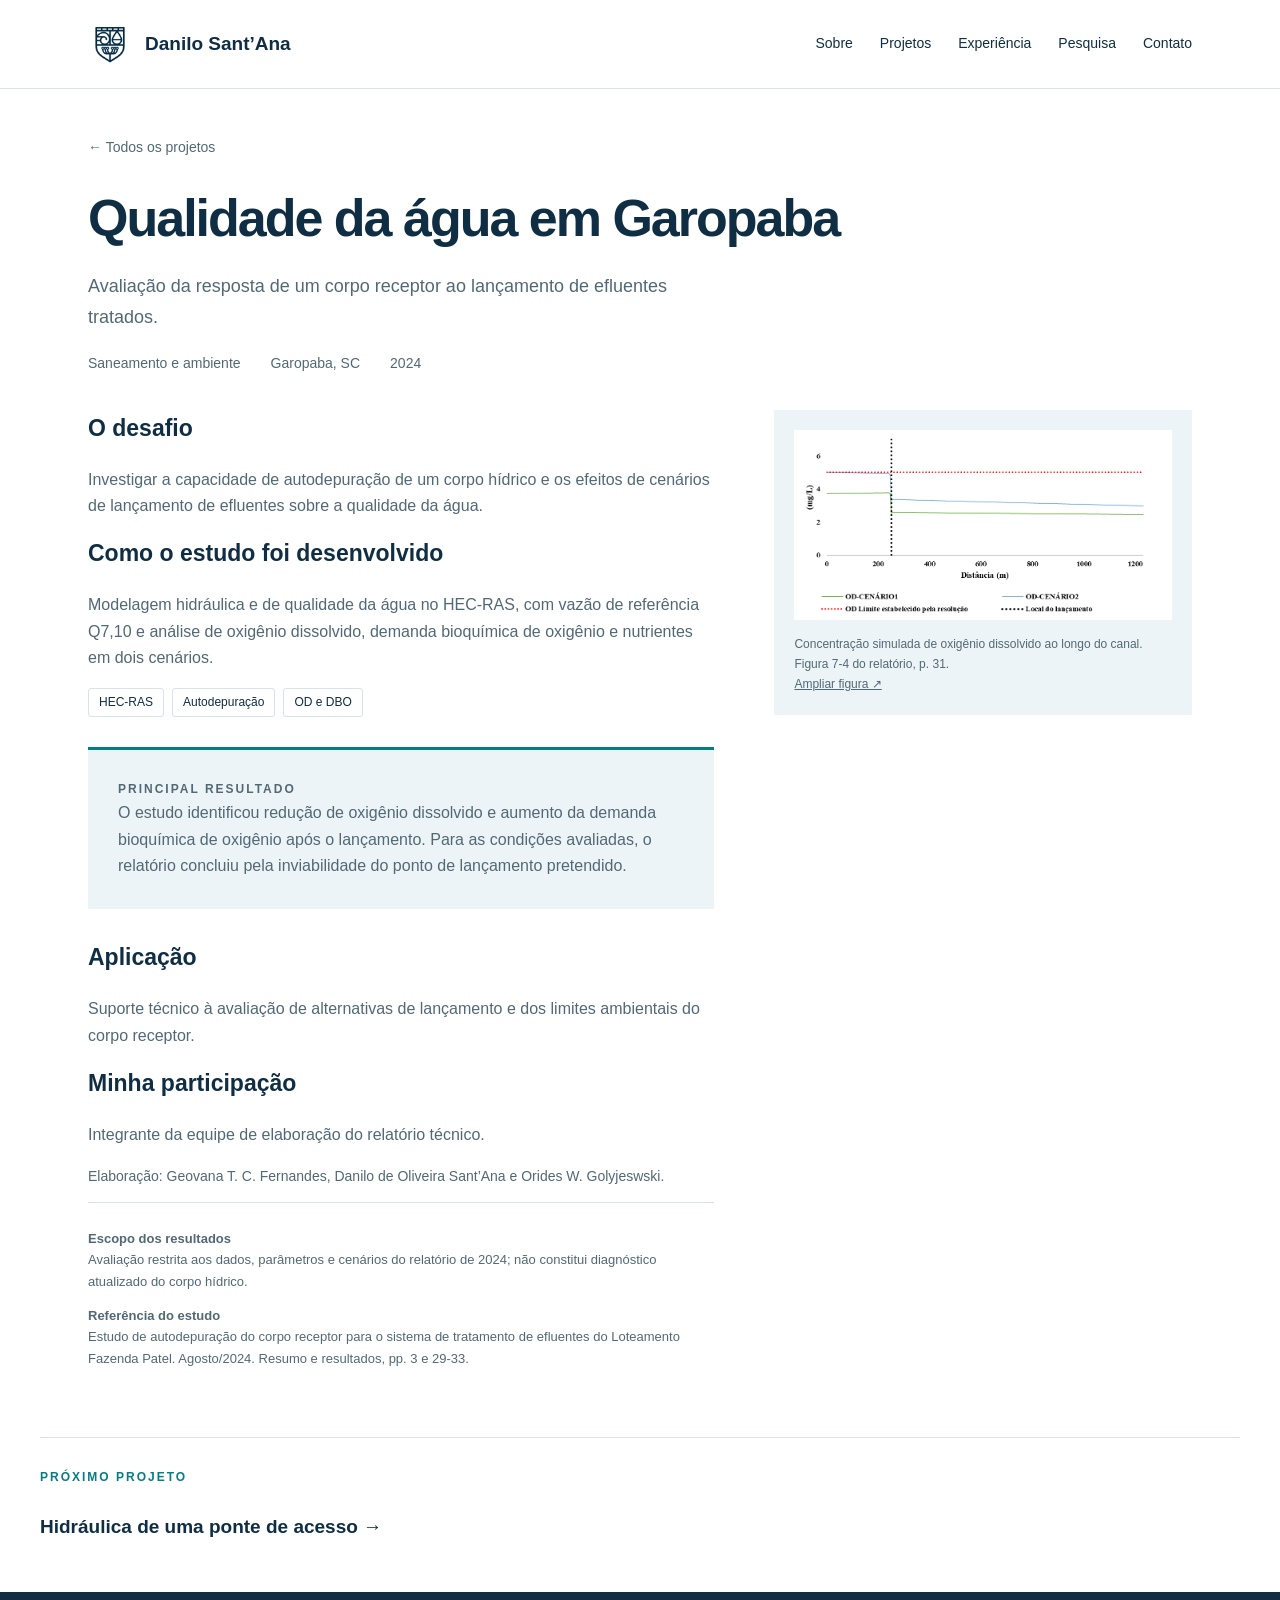
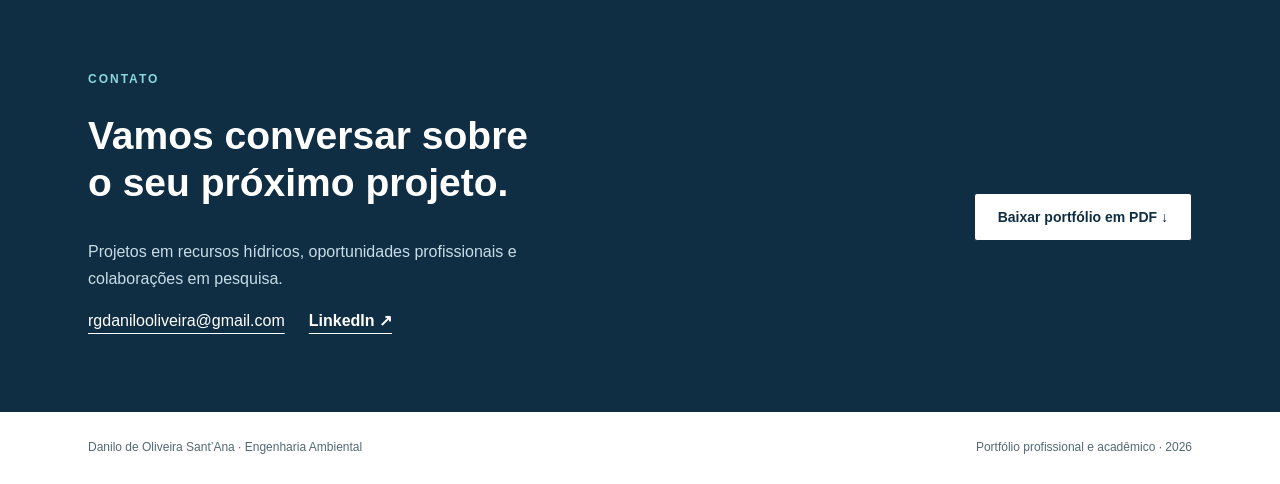
==== commit 926c9aa8: "Inclui histórico profissional na HIDROBR, RHA e Forte" ====
--- a/autodepuracao.html
+++ b/autodepuracao.html
@@ -1 +1 @@
-<!doctype html><html lang="pt-BR"><head><meta charset="utf-8"><meta name="viewport" content="width=device-width,initial-scale=1"><title>Qualidade da água em Garopaba | Danilo Sant’Ana</title><meta name="description" content="Avaliação da resposta de um corpo receptor ao lançamento de efluentes tratados."><meta name="theme-color" content="#102e43"><link rel="icon" type="image/png" href="assets/simbolo-ambiental-v1.png"><link rel="stylesheet" href="style.css"><script src="site.js" defer></script></head><body><a class="skip" href="#conteudo">Ir para o conteúdo</a><header><div class="wrap nav"><a class="brand" href="index.html"><span class="brand-symbol"><img src="assets/simbolo-ambiental-v1.png" alt=""></span>Danilo Sant’Ana</a><button class="menu" aria-controls="menu-principal" aria-expanded="false">Menu</button><nav class="navlinks" id="menu-principal" aria-label="Navegação principal"><a href="index.html#sobre">Sobre</a><a href="index.html#projetos">Projetos</a><a href="index.html#atuacao">Atuação</a><a href="index.html#pesquisa">Pesquisa</a><a href="index.html#contato">Contato</a></nav></div></header><main id="conteudo"><div class="wrap detail-hero"><a class="back" href="index.html#projetos">← Todos os projetos</a><h1>Qualidade da água em Garopaba</h1><p class="lead">Avaliação da resposta de um corpo receptor ao lançamento de efluentes tratados.</p><div class="detail-meta"><span>Saneamento e ambiente</span><span>Garopaba, SC</span><span>2024</span></div></div><div class="wrap detail-layout"><article><h2>O desafio</h2><p>Investigar a capacidade de autodepuração de um corpo hídrico e os efeitos de cenários de lançamento de efluentes sobre a qualidade da água.</p><h2>Como o estudo foi desenvolvido</h2><p>Modelagem hidráulica e de qualidade da água no HEC-RAS, com vazão de referência Q7,10 e análise de oxigênio dissolvido, demanda bioquímica de oxigênio e nutrientes em dois cenários.</p><div class="tags"><span class="tag">HEC-RAS</span><span class="tag">Autodepuração</span><span class="tag">OD e DBO</span></div><div class="result"><p class="eyebrow">Principal resultado</p><p>O estudo identificou redução de oxigênio dissolvido e aumento da demanda bioquímica de oxigênio após o lançamento. Para as condições avaliadas, o relatório concluiu pela inviabilidade do ponto de lançamento pretendido.</p></div><h2>Aplicação</h2><p>Suporte técnico à avaliação de alternativas de lançamento e dos limites ambientais do corpo receptor.</p><h2>Minha participação</h2><p>Integrante da equipe de elaboração do relatório técnico.</p><p class="credit">Elaboração: Geovana T. C. Fernandes, Danilo de Oliveira Sant’Ana e Orides W. Golyjeswski.</p><div class="source"><b>Escopo dos resultados</b><p>Avaliação restrita aos dados, parâmetros e cenários do relatório de 2024; não constitui diagnóstico atualizado do corpo hídrico.</p><b>Referência do estudo</b><p class="source-name">Estudo de autodepuração do corpo receptor para o sistema de tratamento de efluentes do Loteamento Fazenda Patel. Agosto/2024. Resumo e resultados, pp. 3 e 29-33.</p></div></article><figure class="detail-figure"><a href="assets/autodepuracao.png" target="_blank" rel="noopener" aria-label="Abrir figura em tamanho completo"><img src="assets/autodepuracao.png" alt="Concentração simulada de oxigênio dissolvido ao longo do canal. Figura 7-4 do relatório, p. 31."></a><figcaption>Concentração simulada de oxigênio dissolvido ao longo do canal. Figura 7-4 do relatório, p. 31.<br><a href="assets/autodepuracao.png" target="_blank" rel="noopener">Ampliar figura ↗</a></figcaption></figure></div><div class="wrap next-project"><p class="eyebrow">Próximo projeto</p><a href="ponte.html">Hidráulica de uma ponte de acesso →</a></div><section class="contact" id="contato"><div class="wrap"><div><p class="eyebrow">Contato</p><h2>Vamos conversar sobre<br>o seu próximo projeto.</h2><p>Projetos em recursos hídricos, oportunidades profissionais e colaborações em pesquisa.</p><div class="contact-links"><a href="mailto:rgdanilooliveira@gmail.com">rgdanilooliveira@gmail.com</a><a href="https://www.linkedin.com/in/rgdanilosantana/" target="_blank" rel="noopener">LinkedIn ↗</a></div></div><div class="actions"><a class="button" href="portfolio-danilo-santana.pdf" download>Baixar portfólio em PDF ↓</a></div></div></section></main><footer><div class="wrap"><span>Danilo de Oliveira Sant’Ana · Engenharia Ambiental</span><span>Portfólio profissional e acadêmico · 2026</span></div></footer></body></html>+<!doctype html><html lang="pt-BR"><head><meta charset="utf-8"><meta name="viewport" content="width=device-width,initial-scale=1"><title>Qualidade da água em Garopaba | Danilo Sant’Ana</title><meta name="description" content="Avaliação da resposta de um corpo receptor ao lançamento de efluentes tratados."><meta name="theme-color" content="#102e43"><link rel="icon" type="image/png" href="assets/simbolo-ambiental-v1.png"><link rel="stylesheet" href="style.css"><script src="site.js" defer></script></head><body><a class="skip" href="#conteudo">Ir para o conteúdo</a><header><div class="wrap nav"><a class="brand" href="index.html"><span class="brand-symbol"><img src="assets/simbolo-ambiental-v1.png" alt=""></span>Danilo Sant’Ana</a><button class="menu" aria-controls="menu-principal" aria-expanded="false">Menu</button><nav class="navlinks" id="menu-principal" aria-label="Navegação principal"><a href="index.html#sobre">Sobre</a><a href="index.html#projetos">Projetos</a><a href="index.html#experiencia">Experiência</a><a href="index.html#pesquisa">Pesquisa</a><a href="index.html#contato">Contato</a></nav></div></header><main id="conteudo"><div class="wrap detail-hero"><a class="back" href="index.html#projetos">← Todos os projetos</a><h1>Qualidade da água em Garopaba</h1><p class="lead">Avaliação da resposta de um corpo receptor ao lançamento de efluentes tratados.</p><div class="detail-meta"><span>Saneamento e ambiente</span><span>Garopaba, SC</span><span>2024</span></div></div><div class="wrap detail-layout"><article><h2>O desafio</h2><p>Investigar a capacidade de autodepuração de um corpo hídrico e os efeitos de cenários de lançamento de efluentes sobre a qualidade da água.</p><h2>Como o estudo foi desenvolvido</h2><p>Modelagem hidráulica e de qualidade da água no HEC-RAS, com vazão de referência Q7,10 e análise de oxigênio dissolvido, demanda bioquímica de oxigênio e nutrientes em dois cenários.</p><div class="tags"><span class="tag">HEC-RAS</span><span class="tag">Autodepuração</span><span class="tag">OD e DBO</span></div><div class="result"><p class="eyebrow">Principal resultado</p><p>O estudo identificou redução de oxigênio dissolvido e aumento da demanda bioquímica de oxigênio após o lançamento. Para as condições avaliadas, o relatório concluiu pela inviabilidade do ponto de lançamento pretendido.</p></div><h2>Aplicação</h2><p>Suporte técnico à avaliação de alternativas de lançamento e dos limites ambientais do corpo receptor.</p><h2>Minha participação</h2><p>Integrante da equipe de elaboração do relatório técnico.</p><p class="credit">Elaboração: Geovana T. C. Fernandes, Danilo de Oliveira Sant’Ana e Orides W. Golyjeswski.</p><div class="source"><b>Escopo dos resultados</b><p>Avaliação restrita aos dados, parâmetros e cenários do relatório de 2024; não constitui diagnóstico atualizado do corpo hídrico.</p><b>Referência do estudo</b><p class="source-name">Estudo de autodepuração do corpo receptor para o sistema de tratamento de efluentes do Loteamento Fazenda Patel. Agosto/2024. Resumo e resultados, pp. 3 e 29-33.</p></div></article><figure class="detail-figure"><a href="assets/autodepuracao.png" target="_blank" rel="noopener" aria-label="Abrir figura em tamanho completo"><img src="assets/autodepuracao.png" alt="Concentração simulada de oxigênio dissolvido ao longo do canal. Figura 7-4 do relatório, p. 31."></a><figcaption>Concentração simulada de oxigênio dissolvido ao longo do canal. Figura 7-4 do relatório, p. 31.<br><a href="assets/autodepuracao.png" target="_blank" rel="noopener">Ampliar figura ↗</a></figcaption></figure></div><div class="wrap next-project"><p class="eyebrow">Próximo projeto</p><a href="ponte.html">Hidráulica de uma ponte de acesso →</a></div><section class="contact" id="contato"><div class="wrap"><div><p class="eyebrow">Contato</p><h2>Vamos conversar sobre<br>o seu próximo projeto.</h2><p>Projetos em recursos hídricos, oportunidades profissionais e colaborações em pesquisa.</p><div class="contact-links"><a href="mailto:rgdanilooliveira@gmail.com">rgdanilooliveira@gmail.com</a><a href="https://www.linkedin.com/in/rgdanilosantana/" target="_blank" rel="noopener">LinkedIn ↗</a></div></div><div class="actions"><a class="button" href="portfolio-danilo-santana.pdf" download>Baixar portfólio em PDF ↓</a></div></div></section></main><footer><div class="wrap"><span>Danilo de Oliveira Sant’Ana · Engenharia Ambiental</span><span>Portfólio profissional e acadêmico · 2026</span></div></footer></body></html>
--- a/style.css
+++ b/style.css
@@ -5,3 +5,4 @@
 .project.no-image{padding-top:16px;border-top:2px solid var(--teal)}.single-column{display:block;max-width:780px}.contact-links{display:flex;gap:16px 24px;flex-wrap:wrap}.contact-links a+a{font-weight:700}
 
 .hero h1{font-size:clamp(36px,4vw,55px)}.hero-portrait{margin:0;position:relative;border-bottom:5px solid var(--teal);background:var(--ink)}.hero-portrait img{width:100%;height:480px;object-fit:cover;object-position:center 22%}.hero-portrait figcaption{padding:12px 20px;color:white;font-size:14px}.facts{grid-template-columns:repeat(3,1fr)}#sobre{background:var(--pale)}@media(max-width:680px){.hero-portrait{max-width:390px;width:100%;margin:auto}.hero-portrait img{height:380px}.facts{grid-template-columns:1fr}.hero h1{font-size:38px}}
+.career-item{display:grid;grid-template-columns:1fr 2fr;gap:50px;border-top:1px solid var(--line);padding:32px 0}.career-item h3{font-size:23px;line-height:1.3;margin-bottom:10px}.career-item h4{font-size:18px;margin:0 0 12px}.career-item p{color:var(--muted)}.career-date{font-size:14px}.career-item:last-child{padding-bottom:0}@media(max-width:680px){.career-item{grid-template-columns:1fr;gap:8px;padding:26px 0}}
